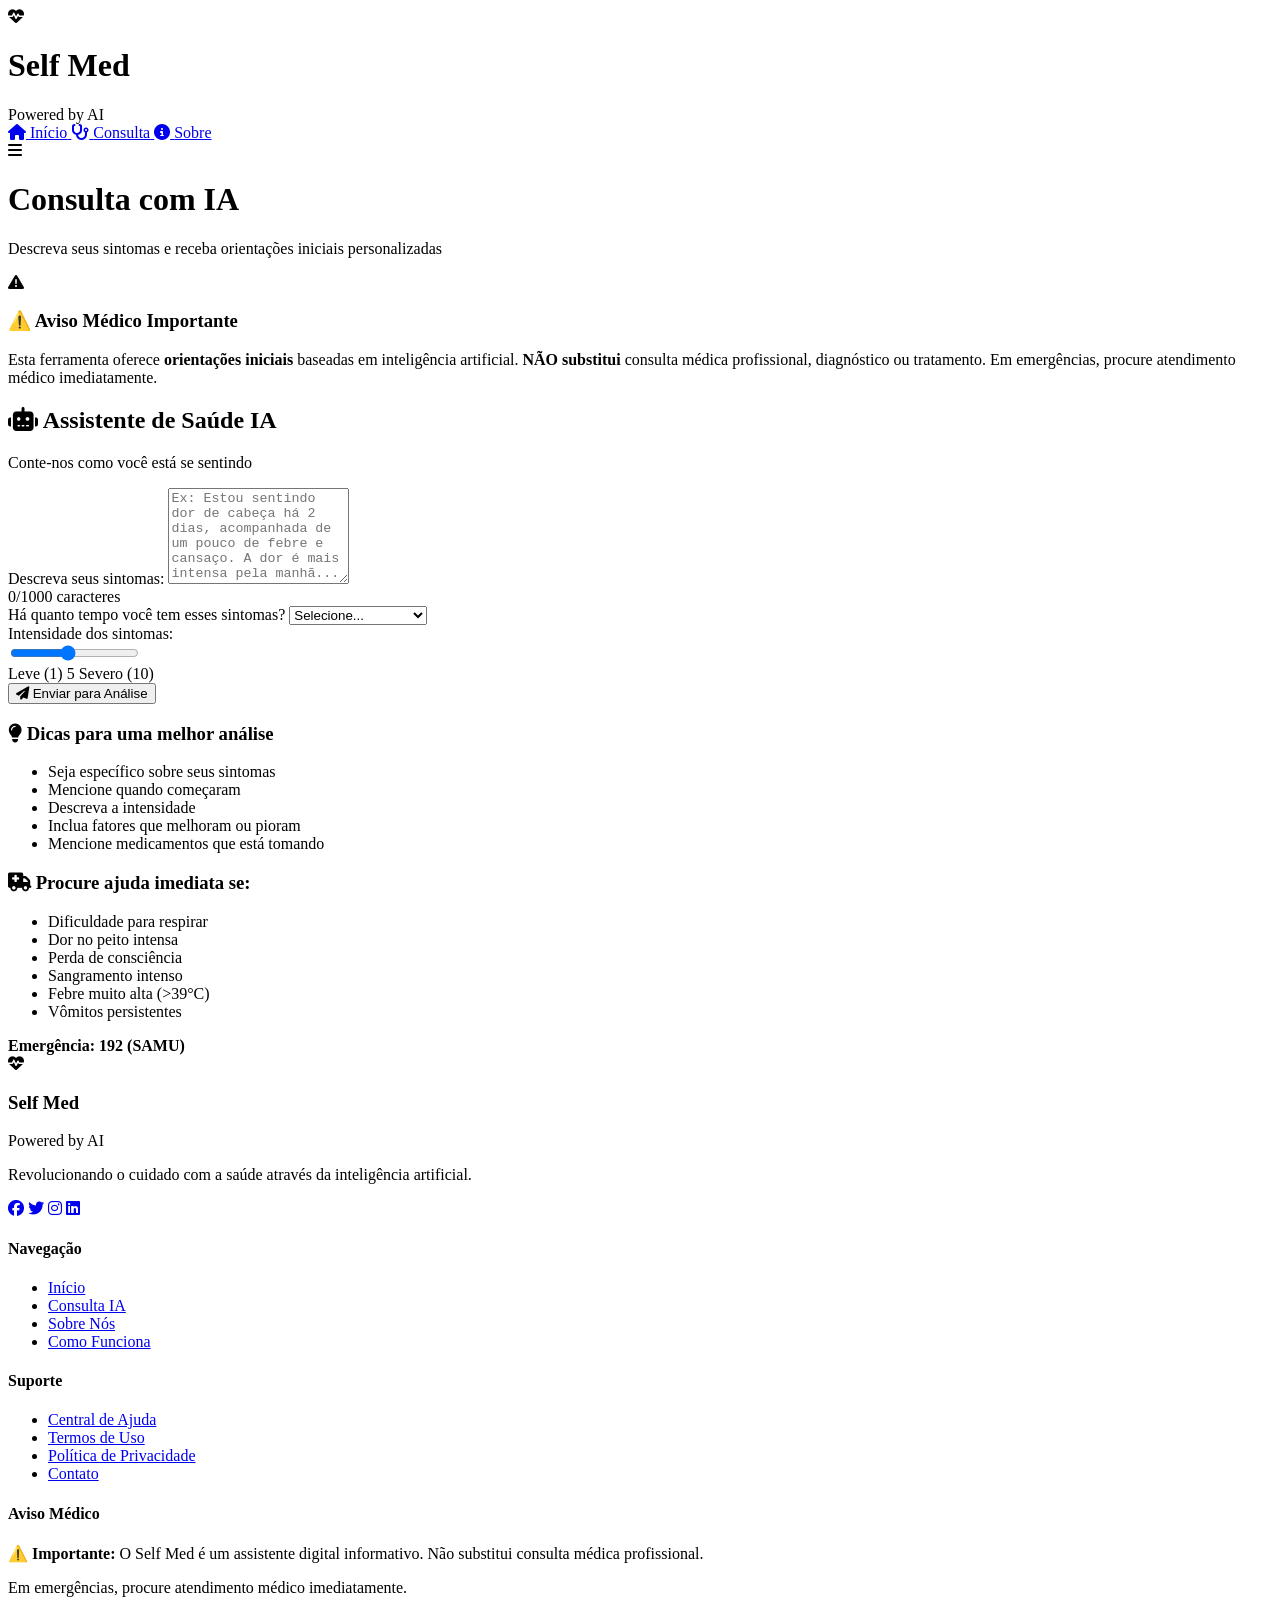
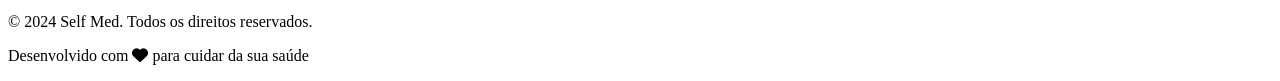
==== src/views/html/consulta.html @ 801c6dcf "Commit do Sistema de Cadastro Finalizado" ====
<!DOCTYPE html>
<html lang="pt-BR">
<head>
    <meta charset="UTF-8">
    <meta name="viewport" content="width=device-width, initial-scale=1.0">
    <title>Consulta IA - Self Med</title>
    <link rel="stylesheet" href="styles.css">
    <link href="https://fonts.googleapis.com/css2?family=Inter:wght@300;400;500;600;700;800&display=swap" rel="stylesheet">
    <link rel="stylesheet" href="https://cdnjs.cloudflare.com/ajax/libs/font-awesome/6.4.0/css/all.min.css">
</head>
<body>
    <!-- Header -->
    <header class="header">
        <div class="container">
            <div class="nav-brand">
                <div class="logo">
                    <i class="fas fa-heartbeat"></i>
                    <div class="brand-text">
                        <h1>Self Med</h1>
                        <span class="tagline">Powered by AI</span>
                    </div>
                </div>
            </div>
            <nav class="nav-menu">
                <a href="index.html" class="nav-link">
                    <i class="fas fa-home"></i>
                    <span>Início</span>
                </a>
                <a href="consulta.html" class="nav-link active">
                    <i class="fas fa-stethoscope"></i>
                    <span>Consulta</span>
                </a>
                <a href="index.html#about" class="nav-link">
                    <i class="fas fa-info-circle"></i>
                    <span>Sobre</span>
                </a>
            </nav>
            <div class="mobile-menu-toggle">
                <i class="fas fa-bars"></i>
            </div>
        </div>
    </header>

    <!-- Consultation Page -->
    <main class="consultation-page">
        <div class="container">
            <!-- Page Header -->
            <div class="page-header">
                <h1>Consulta com IA</h1>
                <p>Descreva seus sintomas e receba orientações iniciais personalizadas</p>
            </div>

            <!-- Important Warning -->
            <div class="warning-banner">
                <div class="warning-icon">
                    <i class="fas fa-exclamation-triangle"></i>
                </div>
                <div class="warning-content">
                    <h3>⚠️ Aviso Médico Importante</h3>
                    <p>Esta ferramenta oferece <strong>orientações iniciais</strong> baseadas em inteligência artificial. <strong>NÃO substitui</strong> consulta médica profissional, diagnóstico ou tratamento. Em emergências, procure atendimento médico imediatamente.</p>
                </div>
            </div>

            <!-- Consultation Form -->
            <div class="consultation-container">
                <div class="consultation-card">
                    <div class="card-header">
                        <h2><i class="fas fa-robot"></i> Assistente de Saúde IA</h2>
                        <p>Conte-nos como você está se sentindo</p>
                    </div>

                    <form id="consultation-form" class="consultation-form">
                        <div class="form-group">
                            <label for="symptoms">Descreva seus sintomas:</label>
                            <textarea 
                                id="symptoms" 
                                name="symptoms"
                                placeholder="Ex: Estou sentindo dor de cabeça há 2 dias, acompanhada de um pouco de febre e cansaço. A dor é mais intensa pela manhã..."
                                rows="6"
                                required
                            ></textarea>
                            <div class="char-counter">
                                <span id="char-count">0</span>/1000 caracteres
                            </div>
                        </div>

                        <div class="form-group">
                            <label for="duration">Há quanto tempo você tem esses sintomas?</label>
                            <select id="duration" name="duration" required>
                                <option value="">Selecione...</option>
                                <option value="menos-24h">Menos de 24 horas</option>
                                <option value="1-3-dias">1 a 3 dias</option>
                                <option value="4-7-dias">4 a 7 dias</option>
                                <option value="1-2-semanas">1 a 2 semanas</option>
                                <option value="mais-2-semanas">Mais de 2 semanas</option>
                            </select>
                        </div>

                        <div class="form-group">
                            <label for="intensity">Intensidade dos sintomas:</label>
                            <div class="intensity-scale">
                                <input type="range" id="intensity" name="intensity" min="1" max="10" value="5">
                                <div class="scale-labels">
                                    <span>Leve (1)</span>
                                    <span id="intensity-value">5</span>
                                    <span>Severo (10)</span>
                                </div>
                            </div>
                        </div>

                        <button type="submit" class="btn-submit" id="submit-btn">
                            <i class="fas fa-paper-plane"></i>
                            <span class="btn-text">Enviar para Análise</span>
                            <div class="loading-spinner" style="display: none;">
                                <i class="fas fa-spinner fa-spin"></i>
                            </div>
                        </button>
                    </form>

                    <!-- Results Area -->
                    <div id="results-section" class="results-section" style="display: none;">
                        <div class="results-header">
                            <h3><i class="fas fa-clipboard-list"></i> Análise Recebida</h3>
                        </div>
                        <div id="analysis-results" class="analysis-results">
                            <!-- Results will be populated here -->
                        </div>
                        <div class="results-actions">
                            <button type="button" class="btn-secondary" onclick="startNewConsultation()">
                                <i class="fas fa-redo"></i>
                                Nova Consulta
                            </button>
                        </div>
                    </div>
                </div>

                <!-- Side Information -->
                <div class="side-info">
                    <div class="info-card">
                        <h3><i class="fas fa-lightbulb"></i> Dicas para uma melhor análise</h3>
                        <ul>
                            <li>Seja específico sobre seus sintomas</li>
                            <li>Mencione quando começaram</li>
                            <li>Descreva a intensidade</li>
                            <li>Inclua fatores que melhoram ou pioram</li>
                            <li>Mencione medicamentos que está tomando</li>
                        </ul>
                    </div>

                    <div class="info-card emergency">
                        <h3><i class="fas fa-ambulance"></i> Procure ajuda imediata se:</h3>
                        <ul>
                            <li>Dificuldade para respirar</li>
                            <li>Dor no peito intensa</li>
                            <li>Perda de consciência</li>
                            <li>Sangramento intenso</li>
                            <li>Febre muito alta (>39°C)</li>
                            <li>Vômitos persistentes</li>
                        </ul>
                        <div class="emergency-number">
                            <strong>Emergência: 192 (SAMU)</strong>
                        </div>
                    </div>
                </div>
            </div>
        </div>
    </main>

    <!-- Footer -->
    <footer class="footer">
        <div class="container">
            <div class="footer-content">
                <div class="footer-section">
                    <div class="footer-brand">
                        <div class="logo">
                            <i class="fas fa-heartbeat"></i>
                            <div class="brand-text">
                                <h3>Self Med</h3>
                                <span>Powered by AI</span>
                            </div>
                        </div>
                        <p>Revolucionando o cuidado com a saúde através da inteligência artificial.</p>
                        <div class="social-links">
                            <a href="#"><i class="fab fa-facebook"></i></a>
                            <a href="#"><i class="fab fa-twitter"></i></a>
                            <a href="#"><i class="fab fa-instagram"></i></a>
                            <a href="#"><i class="fab fa-linkedin"></i></a>
                        </div>
                    </div>
                </div>
                
                <div class="footer-section">
                    <h4>Navegação</h4>
                    <ul class="footer-links">
                        <li><a href="index.html">Início</a></li>
                        <li><a href="consulta.html">Consulta IA</a></li>
                        <li><a href="index.html#about">Sobre Nós</a></li>
                        <li><a href="index.html#how-it-works">Como Funciona</a></li>
                    </ul>
                </div>
                
                <div class="footer-section">
                    <h4>Suporte</h4>
                    <ul class="footer-links">
                        <li><a href="#">Central de Ajuda</a></li>
                        <li><a href="#">Termos de Uso</a></li>
                        <li><a href="#">Política de Privacidade</a></li>
                        <li><a href="#">Contato</a></li>
                    </ul>
                </div>
                
                <div class="footer-section">
                    <h4>Aviso Médico</h4>
                    <div class="medical-disclaimer">
                        <p><strong>⚠️ Importante:</strong> O Self Med é um assistente digital informativo. Não substitui consulta médica profissional.</p>
                        <p>Em emergências, procure atendimento médico imediatamente.</p>
                    </div>
                </div>
            </div>
            
            <div class="footer-bottom">
                <div class="footer-bottom-content">
                    <p>&copy; 2024 Self Med. Todos os direitos reservados.</p>
                    <p>Desenvolvido com <i class="fas fa-heart"></i> para cuidar da sua saúde</p>
                </div>
            </div>
        </div>
    </footer>

    <script src="consulta.js"></script>
</body>
</html>
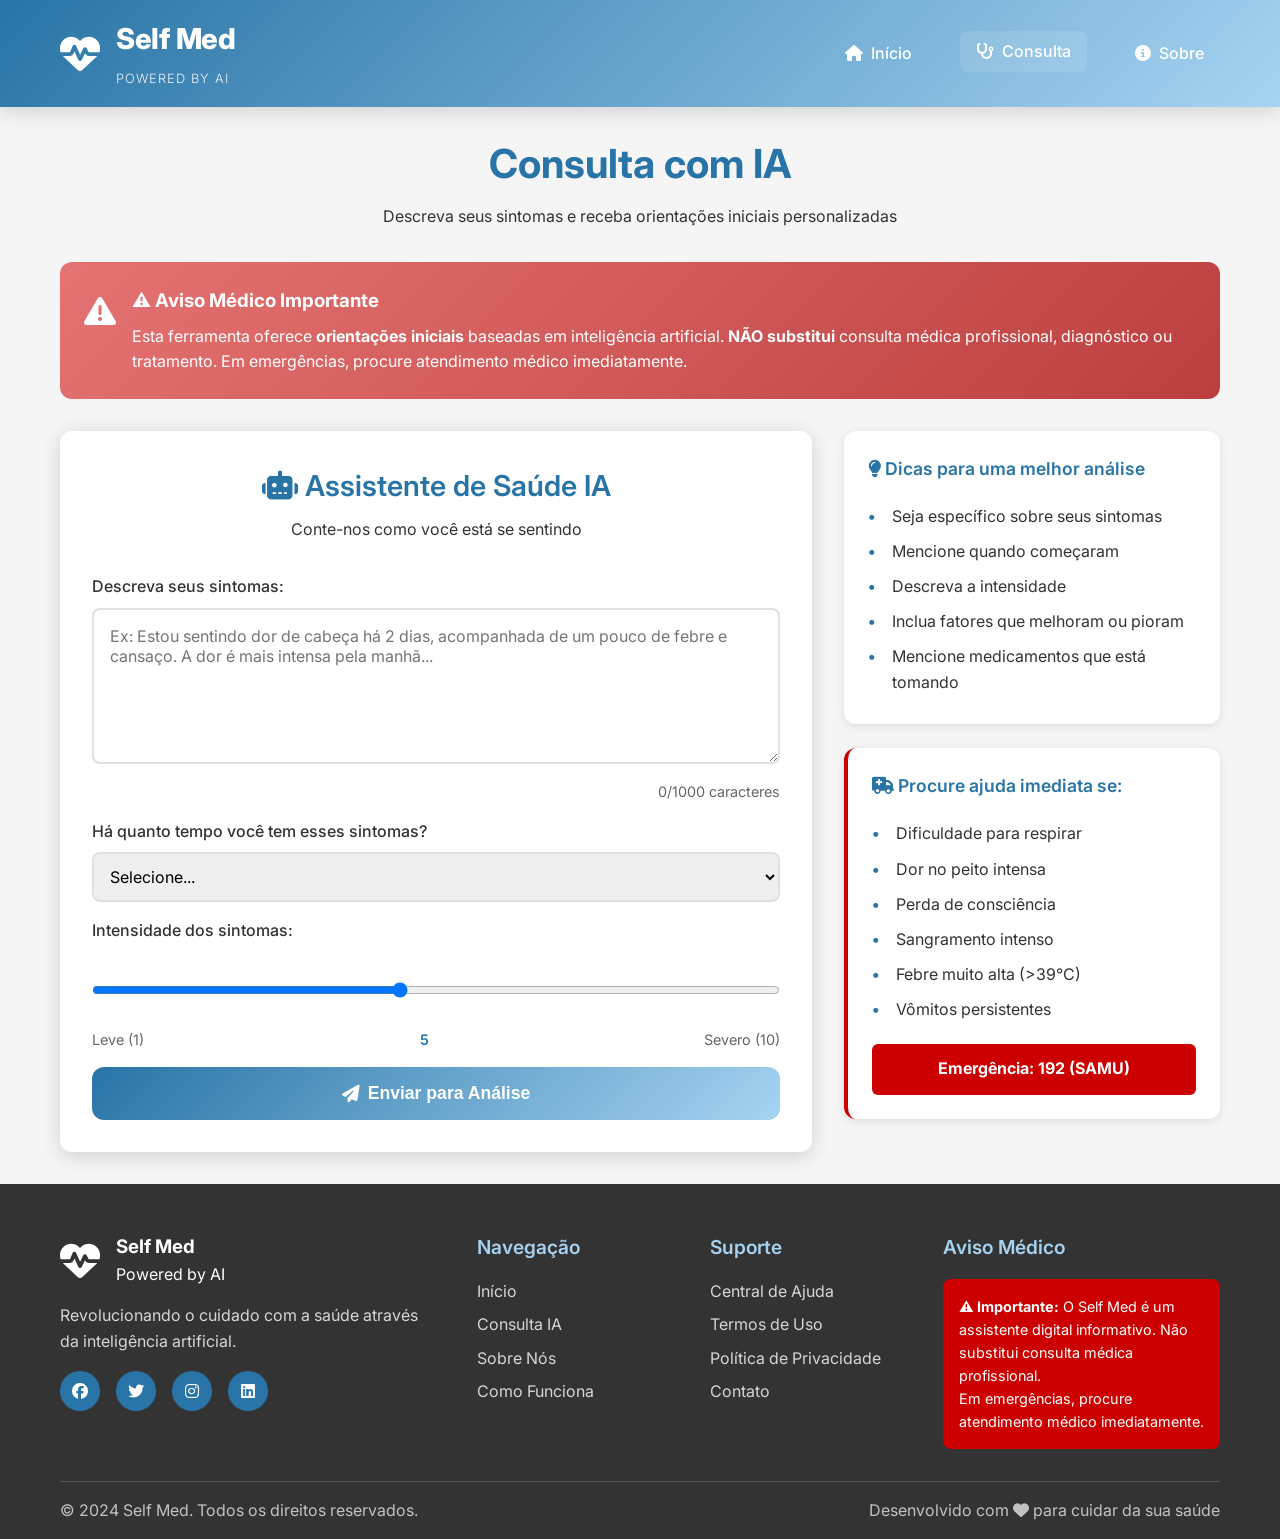
==== commit 1634b924: "Finalização do sistema de Login e Cadastro do projeto PI" ====
--- a/src/views/html/consulta.html
+++ b/src/views/html/consulta.html
@@ -4,7 +4,7 @@
     <meta charset="UTF-8">
     <meta name="viewport" content="width=device-width, initial-scale=1.0">
     <title>Consulta IA - Self Med</title>
-    <link rel="stylesheet" href="styles.css">
+    <link rel="stylesheet" href="../css/styles.css">
     <link href="https://fonts.googleapis.com/css2?family=Inter:wght@300;400;500;600;700;800&display=swap" rel="stylesheet">
     <link rel="stylesheet" href="https://cdnjs.cloudflare.com/ajax/libs/font-awesome/6.4.0/css/all.min.css">
 </head>
--- a/src/views/css/styles.css
+++ b/src/views/css/styles.css
@@ -0,0 +1,1883 @@
+
+* {
+    margin: 0;
+    padding: 0;
+    box-sizing: border-box;
+}
+
+:root {
+    --primary-color: #2874a6;
+    /* Cor do titulo do botão cadastrar */
+    --primary-light: #a6d3f2;
+    --primary-lighter: #d9eefe;
+    --accent-color: #e57373;
+    --accent-dark: #cc0000;
+    --text-dark: #333333;
+    --text-light: #666666;
+    --white: #ffffff;
+    --gray-light: #f5f5f5;
+    --gray-medium: #e0e0e0;
+    --gradient-primary: linear-gradient(135deg, #2874a6 0%, #a6d3f2 100%);
+    --gradient-accent: linear-gradient(135deg, #e57373 0%, #bc3f3f 100%);
+    --shadow-light: 0 2px 10px rgba(0, 0, 0, 0.1);
+    --shadow-medium: 0 4px 20px rgba(0, 0, 0, 0.15);
+    --shadow-heavy: 0 8px 30px rgba(0, 0, 0, 0.2);
+    --border-radius: 12px;
+    --transition: all 0.3s cubic-bezier(0.4, 0, 0.2, 1);
+}
+
+body {
+    font-family: "Inter", "Segoe UI", Arial, sans-serif;
+    line-height: 1.6;
+    color: var(--text-dark);
+    background-color: var(--white);
+    overflow-x: hidden;
+}
+
+.container {
+    max-width: 1200px;
+    margin: 0 auto;
+    padding: 0 20px;
+
+}
+
+
+.header {
+    background: var(--gradient-primary);
+    color: white;
+    padding: 1rem 0;
+    position: fixed;
+    top: 0;
+    width: 100%;
+    z-index: 1000;
+    box-shadow: var(--shadow-medium);
+    backdrop-filter: blur(10px);
+}
+
+.header .container {
+    display: flex;
+    justify-content: space-between;
+    align-items: center;
+}
+
+.logo {
+    display: flex;
+    align-items: center;
+    gap: 1rem;
+}
+
+.logo i {
+    font-size: 2.5rem;
+    color: white;
+    animation: pulse 2s infinite;
+}
+
+@keyframes pulse {
+
+    0%,
+    100% {
+        transform: scale(1);
+    }
+
+    50% {
+        transform: scale(1.05);
+    }
+}
+
+.brand-text h1 {
+    font-size: 1.8rem;
+    font-weight: 800;
+    margin-bottom: 0.2rem;
+    letter-spacing: -0.5px;
+}
+
+.tagline {
+    font-size: 0.8rem;
+    opacity: 0.9;
+    font-weight: 300;
+    text-transform: uppercase;
+    letter-spacing: 1px;
+}
+
+.nav-menu {
+    display: flex;
+    gap: 2rem;
+}
+
+.nav-link {
+    color: white;
+    text-decoration: none;
+    font-weight: 500;
+    transition: var(--transition);
+    display: flex;
+    align-items: center;
+    gap: 0.5rem;
+    padding: 0.5rem 1rem;
+    border-radius: 8px;
+    position: relative;
+}
+
+.nav-link:hover,
+.nav-link.active {
+    background: rgba(255, 255, 255, 0.1);
+    transform: translateY(-2px);
+}
+
+.mobile-menu-toggle {
+    display: none;
+    font-size: 1.5rem;
+    cursor: pointer;
+}
+
+.hero-banner {
+    height: 100vh;
+    position: relative;
+    display: flex;
+    align-items: center;
+    overflow: hidden;
+}
+
+.hero-background {
+    position: absolute;
+    top: 0;
+    left: 0;
+    width: 100%;
+    height: 100%;
+    z-index: -1;
+}
+
+.hero-overlay {
+    position: absolute;
+    top: 0;
+    left: 0;
+    width: 100%;
+    height: 100%;
+    background: linear-gradient(135deg, rgba(139, 197, 236, 0.478) 0%, rgba(166, 211, 242, 0.6) 100%);
+    z-index: 1;
+}
+
+.hero-image {
+    width: 100%;
+    height: 100%;
+    object-fit: cover;
+    transform: scale(1.1);
+    animation: parallax 20s ease-in-out infinite;
+}
+
+@keyframes parallax {
+
+    0%,
+    100% {
+        transform: scale(1.1) translateY(0);
+    }
+
+    50% {
+        transform: scale(1.15) translateY(-20px);
+    }
+}
+
+.hero-content {
+    position: relative;
+    z-index: 2;
+    width: 100%;
+    color: white;
+}
+
+.hero-text {
+    max-width: 600px;
+    margin-bottom: 3rem;
+}
+
+.hero-title {
+    font-size: 3.5rem;
+    font-weight: 800;
+    line-height: 1.2;
+    margin-bottom: 1.5rem;
+    text-shadow: 2px 2px 4px rgba(183, 182, 182, 0.2);
+}
+
+.gradient-text {
+    background: linear-gradient(45deg, #cf2222);
+    -webkit-background-clip: text;
+    -webkit-text-fill-color: transparent;
+    background-clip: text;
+}
+
+.hero-subtitle {
+    font-size: 1.3rem;
+    font-weight: 300;
+    line-height: 1.6;
+    margin-bottom: 2rem;
+    opacity: 0.95;
+}
+
+.hero-buttons {
+    display: flex;
+    gap: 1rem;
+    margin-bottom: 3rem;
+}
+
+.btn-primary,
+.btn-secondary {
+    display: inline-flex;
+    align-items: center;
+    gap: 0.5rem;
+    padding: 1rem 2rem;
+    border-radius: var(--border-radius);
+    font-weight: 600;
+    text-decoration: none;
+    transition: var(--transition);
+    font-size: 1.1rem;
+    border: none;
+    cursor: pointer;
+}
+
+.btn-primary {
+    background: var(--gradient-accent);
+    color: white;
+    box-shadow: var(--shadow-medium);
+}
+
+.btn-primary:hover {
+    transform: translateY(-3px);
+    box-shadow: var(--shadow-heavy);
+}
+
+.btn-secondary {
+    background: rgba(255, 255, 255, 0.1);
+    color: white;
+    border: 2px solid rgba(255, 255, 255, 0.3);
+    backdrop-filter: blur(10px);
+}
+
+.btn-secondary:hover {
+    background: rgba(255, 255, 255, 0.2);
+    transform: translateY(-2px);
+}
+
+.hero-stats {
+    display: flex;
+    gap: 3rem;
+}
+
+.stat-item {
+    text-align: center;
+}
+
+.stat-number {
+    font-size: 2.5rem;
+    font-weight: 800;
+    margin-bottom: 0.5rem;
+    color: white;
+}
+
+.stat-label {
+    font-size: 0.9rem;
+    opacity: 0.8;
+    text-transform: uppercase;
+    letter-spacing: 1px;
+}
+
+.scroll-indicator {
+    position: absolute;
+    bottom: 2rem;
+    left: 50%;
+    transform: translateX(-50%);
+    z-index: 2;
+}
+
+.scroll-arrow {
+    color: white;
+    font-size: 1.5rem;
+    animation: bounce 2s infinite;
+}
+
+@keyframes bounce {
+
+    0%,
+    20%,
+    50%,
+    80%,
+    100% {
+        transform: translateY(0);
+    }
+
+    40% {
+        transform: translateY(-10px);
+    }
+
+    60% {
+        transform: translateY(-5px);
+    }
+}
+
+/* Features Section */
+.features-section {
+    padding: 6rem 0;
+    background: var(--gray-light);
+}
+
+.section-header {
+    text-align: center;
+    margin-bottom: 4rem;
+}
+
+.section-header h2 {
+    font-size: 2.5rem;
+    font-weight: 700;
+    color: var(--primary-color);
+    margin-bottom: 1rem;
+}
+
+.section-header p {
+    font-size: 1.2rem;
+    color: var(--text-light);
+}
+
+.features-grid {
+    display: grid;
+    grid-template-columns: repeat(auto-fit, minmax(280px, 1fr));
+    gap: 2rem;
+}
+
+.feature-card {
+    background: white;
+    padding: 2.5rem;
+    border-radius: var(--border-radius);
+    box-shadow: var(--shadow-light);
+    text-align: center;
+    transition: var(--transition);
+    position: relative;
+    overflow: hidden;
+}
+
+.feature-card::before {
+    content: "";
+    position: absolute;
+    top: 0;
+    left: 0;
+    width: 100%;
+    height: 4px;
+    background: var(--gradient-primary);
+}
+
+.feature-card:hover {
+    transform: translateY(-10px);
+    box-shadow: var(--shadow-heavy);
+}
+
+.feature-icon {
+    width: 80px;
+    height: 80px;
+    margin: 0 auto 1.5rem;
+    background: var(--gradient-primary);
+    border-radius: 50%;
+    display: flex;
+    align-items: center;
+    justify-content: center;
+    font-size: 2rem;
+    color: white;
+}
+
+.feature-card h3 {
+    font-size: 1.3rem;
+    font-weight: 600;
+    color: var(--primary-color);
+    margin-bottom: 1rem;
+}
+
+/* How It Works Section */
+.how-it-works {
+    padding: 6rem 0;
+    background: white;
+}
+
+.steps-container {
+    display: flex;
+    align-items: center;
+    justify-content: center;
+    max-width: 800px;
+    margin: 0 auto;
+}
+
+.step-item {
+    text-align: center;
+    flex: 1;
+}
+
+.step-number {
+    width: 60px;
+    height: 60px;
+    background: var(--gradient-primary);
+    color: white;
+    border-radius: 50%;
+    display: flex;
+    align-items: center;
+    justify-content: center;
+    font-size: 1.5rem;
+    font-weight: 700;
+    margin: 0 auto 1rem;
+}
+
+.step-content h3 {
+    font-size: 1.2rem;
+    font-weight: 600;
+    color: var(--primary-color);
+    margin-bottom: 0.5rem;
+}
+
+.step-connector {
+    width: 100px;
+    height: 2px;
+    background: var(--primary-light);
+    margin: 0 1rem;
+}
+
+/* About Section */
+.about-section {
+    padding: 6rem 0;
+    background: var(--primary-lighter);
+}
+
+.about-content {
+    display: grid;
+    grid-template-columns: 1fr 1fr;
+    gap: 4rem;
+    align-items: center;
+}
+
+.about-text h2 {
+    font-size: 2.5rem;
+    font-weight: 700;
+    color: var(--primary-color);
+    margin-bottom: 1.5rem;
+}
+
+.about-intro {
+    font-size: 1.1rem;
+    color: var(--text-light);
+    margin-bottom: 2rem;
+}
+
+.about-grid {
+    display: flex;
+    flex-direction: column;
+    gap: 1.5rem;
+}
+
+.about-item {
+    display: flex;
+    gap: 1rem;
+    align-items: flex-start;
+}
+
+.about-icon {
+    width: 50px;
+    height: 50px;
+    background: var(--gradient-primary);
+    border-radius: 50%;
+    display: flex;
+    align-items: center;
+    justify-content: center;
+    color: white;
+    flex-shrink: 0;
+}
+
+.about-info h4 {
+    font-size: 1.1rem;
+    font-weight: 600;
+    color: var(--primary-color);
+    margin-bottom: 0.5rem;
+}
+
+.about-image {
+    position: relative;
+}
+
+.about-img {
+    width: 100%;
+    border-radius: var(--border-radius);
+    box-shadow: var(--shadow-medium);
+}
+
+/* CTA Section */
+.cta-section {
+    padding: 4rem 0;
+    background: var(--gradient-primary);
+    color: white;
+    text-align: center;
+}
+
+.cta-content h2 {
+    font-size: 2.5rem;
+    font-weight: 700;
+    margin-bottom: 1rem;
+}
+
+.cta-content p {
+    font-size: 1.2rem;
+    margin-bottom: 2rem;
+    opacity: 0.9;
+}
+
+.btn-cta {
+    display: inline-flex;
+    align-items: center;
+    gap: 0.5rem;
+    background: white;
+    color: var(--primary-color);
+    padding: 1rem 2rem;
+    border-radius: var(--border-radius);
+    text-decoration: none;
+    font-weight: 600;
+    font-size: 1.1rem;
+    transition: var(--transition);
+    box-shadow: var(--shadow-medium);
+}
+
+.btn-cta:hover {
+    transform: translateY(-3px);
+    box-shadow: var(--shadow-heavy);
+}
+
+/* Footer */
+.footer {
+    background: var(--text-dark);
+    color: white;
+    padding: 3rem 0 1rem;
+}
+
+.footer-content {
+    display: grid;
+    grid-template-columns: 2fr 1fr 1fr 1.5fr;
+    gap: 3rem;
+    margin-bottom: 2rem;
+}
+
+.footer-section h4 {
+    font-size: 1.2rem;
+    font-weight: 600;
+    margin-bottom: 1rem;
+    color: var(--primary-light);
+}
+
+.footer-brand p {
+    margin: 1rem 0;
+    opacity: 0.8;
+}
+
+.social-links {
+    display: flex;
+    gap: 1rem;
+    margin-top: 1rem;
+}
+
+.social-links a {
+    width: 40px;
+    height: 40px;
+    background: var(--primary-color);
+    color: white;
+    border-radius: 50%;
+    display: flex;
+    align-items: center;
+    justify-content: center;
+    text-decoration: none;
+    transition: var(--transition);
+}
+
+.social-links a:hover {
+    background: var(--primary-light);
+    transform: translateY(-2px);
+}
+
+.footer-links {
+    list-style: none;
+}
+
+.footer-links li {
+    margin-bottom: 0.5rem;
+}
+
+.footer-links a {
+    color: white;
+    text-decoration: none;
+    opacity: 0.8;
+    transition: var(--transition);
+}
+
+.footer-links a:hover {
+    opacity: 1;
+    color: var(--primary-light);
+}
+
+.medical-disclaimer {
+    background: var(--accent-dark);
+    padding: 1rem;
+    border-radius: 8px;
+    font-size: 0.9rem;
+}
+
+.footer-bottom {
+    border-top: 1px solid #555;
+    padding-top: 1rem;
+    text-align: center;
+}
+
+.footer-bottom-content {
+    display: flex;
+    justify-content: space-between;
+    align-items: center;
+    opacity: 0.7;
+}
+
+/* Consultation Page Styles */
+.consultation-page {
+    margin-top: 100px;
+    padding: 2rem 0;
+    min-height: calc(100vh - 100px);
+    background: var(--gray-light);
+}
+
+.page-header {
+    text-align: center;
+    margin-bottom: 2rem;
+}
+
+.page-header h1 {
+    font-size: 2.5rem;
+    font-weight: 700;
+    color: var(--primary-color);
+    margin-bottom: 0.5rem;
+}
+
+.warning-banner {
+    background: var(--gradient-accent);
+    color: white;
+    padding: 1.5rem;
+    border-radius: var(--border-radius);
+    margin-bottom: 2rem;
+    display: flex;
+    gap: 1rem;
+    align-items: flex-start;
+}
+
+.warning-icon {
+    font-size: 2rem;
+    flex-shrink: 0;
+}
+
+.warning-content h3 {
+    margin-bottom: 0.5rem;
+}
+
+.consultation-container {
+    display: grid;
+    grid-template-columns: 2fr 1fr;
+    gap: 2rem;
+}
+
+.consultation-card {
+    background: white;
+    padding: 2rem;
+    border-radius: var(--border-radius);
+    box-shadow: var(--shadow-medium);
+}
+
+.card-header {
+    text-align: center;
+    margin-bottom: 2rem;
+}
+
+.card-header h2 {
+    font-size: 1.8rem;
+    font-weight: 600;
+    color: var(--primary-color);
+    margin-bottom: 0.5rem;
+}
+
+.form-group {
+    margin-bottom: 1.5rem;
+}
+
+.form-group label {
+    display: block;
+    font-weight: 500;
+    color: var(--text-dark);
+    margin-bottom: 0.5rem;
+}
+
+.form-group textarea,
+.form-group select {
+    width: 100%;
+    padding: 1rem;
+    border: 2px solid var(--gray-medium);
+    border-radius: 8px;
+    font-family: inherit;
+    font-size: 1rem;
+    transition: var(--transition);
+}
+
+.form-group textarea:focus,
+.form-group select:focus {
+    outline: none;
+    border-color: var(--primary-color);
+    box-shadow: 0 0 0 3px rgba(40, 116, 166, 0.1);
+}
+
+.char-counter {
+    text-align: right;
+    font-size: 0.9rem;
+    color: var(--text-light);
+    margin-top: 0.5rem;
+}
+
+.intensity-scale {
+    position: relative;
+}
+
+.intensity-scale input[type="range"] {
+    width: 100%;
+    margin: 1rem 0;
+}
+
+.scale-labels {
+    display: flex;
+    justify-content: space-between;
+    font-size: 0.9rem;
+    color: var(--text-light);
+}
+
+#intensity-value {
+    font-weight: 600;
+    color: var(--primary-color);
+}
+
+.btn-submit {
+    width: 100%;
+    background: var(--gradient-primary);
+    color: white;
+    border: none;
+    padding: 1rem 2rem;
+    border-radius: var(--border-radius);
+    font-size: 1.1rem;
+    font-weight: 600;
+    cursor: pointer;
+    transition: var(--transition);
+    display: flex;
+    align-items: center;
+    justify-content: center;
+    gap: 0.5rem;
+}
+
+.btn-submit:hover {
+    transform: translateY(-2px);
+    box-shadow: var(--shadow-medium);
+}
+
+.btn-submit:disabled {
+    opacity: 0.7;
+    cursor: not-allowed;
+    transform: none;
+}
+
+.side-info {
+    display: flex;
+    flex-direction: column;
+    gap: 1.5rem;
+}
+
+.info-card {
+    background: white;
+    padding: 1.5rem;
+    border-radius: var(--border-radius);
+    box-shadow: var(--shadow-light);
+}
+
+.info-card.emergency {
+    border-left: 4px solid var(--accent-dark);
+}
+
+.info-card h3 {
+    font-size: 1.1rem;
+    font-weight: 600;
+    color: var(--primary-color);
+    margin-bottom: 1rem;
+}
+
+.info-card ul {
+    list-style: none;
+    padding: 0;
+}
+
+.info-card li {
+    padding: 0.3rem 0;
+    position: relative;
+    padding-left: 1.5rem;
+}
+
+.info-card li::before {
+    content: "•";
+    position: absolute;
+    left: 0;
+    color: var(--primary-color);
+    font-weight: bold;
+}
+
+.emergency-number {
+    background: var(--accent-dark);
+    color: white;
+    padding: 0.8rem;
+    border-radius: 6px;
+    text-align: center;
+    margin-top: 1rem;
+}
+
+.results-section {
+    margin-top: 2rem;
+    padding-top: 2rem;
+    border-top: 2px solid var(--gray-light);
+}
+
+.results-header h3 {
+    color: var(--primary-color);
+    margin-bottom: 1rem;
+}
+
+.analysis-results {
+    background: var(--gray-light);
+    padding: 1.5rem;
+    border-radius: 8px;
+    margin-bottom: 1rem;
+}
+
+.results-actions {
+    text-align: center;
+}
+
+/* Responsive Design */
+@media (max-width: 1024px) {
+    .consultation-container {
+        grid-template-columns: 1fr;
+    }
+
+    .about-content {
+        grid-template-columns: 1fr;
+        text-align: center;
+    }
+
+    .footer-content {
+        grid-template-columns: 1fr 1fr;
+        gap: 2rem;
+    }
+}
+
+@media (max-width: 768px) {
+    .nav-menu {
+        display: none;
+    }
+
+    .mobile-menu-toggle {
+        display: block;
+    }
+
+    .hero-title {
+        font-size: 2.5rem;
+    }
+
+    .hero-buttons {
+        flex-direction: column;
+        align-items: center;
+    }
+
+    .hero-stats {
+        justify-content: center;
+        gap: 2rem;
+    }
+
+    .steps-container {
+        flex-direction: column;
+        gap: 2rem;
+    }
+
+    .step-connector {
+        width: 2px;
+        height: 50px;
+        margin: 1rem 0;
+    }
+
+    .footer-content {
+        grid-template-columns: 1fr;
+        text-align: center;
+    }
+
+    .footer-bottom-content {
+        flex-direction: column;
+        gap: 0.5rem;
+    }
+}
+
+@media (max-width: 480px) {
+    .container {
+        padding: 0 15px;
+    }
+
+    .hero-title {
+        font-size: 2rem;
+    }
+
+    .consultation-card {
+        padding: 1rem;
+    }
+
+    .warning-banner {
+        flex-direction: column;
+        text-align: center;
+    }
+}
+
+/* Smooth Scrolling */
+html {
+    scroll-behavior: smooth;
+}
+
+/* Loading Animation */
+@keyframes fadeIn {
+    from {
+        opacity: 0;
+        transform: translateY(20px);
+    }
+
+    to {
+        opacity: 1;
+        transform: translateY(0);
+    }
+}
+
+.fade-in {
+    animation: fadeIn 0.6s ease-out;
+}
+
+/* Authentication Styles */
+.auth-section {
+    display: flex;
+    align-items: center;
+    gap: 1rem;
+}
+
+.auth-buttons {
+    display: flex;
+    gap: 1rem;
+}
+
+.btn-login,
+.btn-register {
+    display: flex;
+    align-items: center;
+    gap: 0.5rem;
+    padding: 0.5rem 1rem;
+    border: none;
+    border-radius: 8px;
+    font-weight: 500;
+    cursor: pointer;
+    transition: var(--transition);
+    text-decoration: none;
+    font-size: 0.9rem;
+}
+
+.btn-login {
+    background: rgba(255, 255, 255, 0.1);
+    color: white;
+    border: 1px solid rgba(255, 255, 255, 0.3);
+}
+
+.btn-login:hover {
+    background: rgba(255, 255, 255, 0.2);
+}
+
+.btn-register {
+    background: white;
+    color: var(--primary-color);
+}
+
+.btn-register:hover {
+    background: var(--gray-light);
+    transform: translateY(-1px);
+}
+
+/* User Profile Dropdown */
+.user-profile {
+    position: relative;
+}
+
+.profile-dropdown {
+    position: relative;
+}
+
+.profile-btn {
+    display: flex;
+    align-items: center;
+    gap: 0.5rem;
+    background: rgba(255, 255, 255, 0.1);
+    border: 1px solid rgba(255, 255, 255, 0.3);
+    color: white;
+    padding: 0.5rem 1rem;
+    border-radius: 8px;
+    cursor: pointer;
+    transition: var(--transition);
+}
+
+.profile-btn:hover {
+    background: rgba(255, 255, 255, 0.2);
+}
+
+.profile-avatar {
+    width: 32px;
+    height: 32px;
+    background: var(--primary-color);
+    border-radius: 50%;
+    display: flex;
+    align-items: center;
+    justify-content: center;
+    color: white;
+}
+
+.profile-menu {
+    position: absolute;
+    top: 100%;
+    right: 0;
+    background: white;
+    border-radius: 8px;
+    box-shadow: var(--shadow-heavy);
+    min-width: 200px;
+    opacity: 0;
+    visibility: hidden;
+    transform: translateY(-10px);
+    transition: var(--transition);
+    z-index: 1000;
+    margin-top: 0.5rem;
+}
+
+.profile-menu.active {
+    opacity: 1;
+    visibility: visible;
+    transform: translateY(0);
+}
+
+.profile-menu-item {
+    display: flex;
+    align-items: center;
+    gap: 0.5rem;
+    padding: 0.75rem 1rem;
+    color: var(--text-dark);
+    text-decoration: none;
+    transition: var(--transition);
+    border: none;
+    background: none;
+    width: 100%;
+    text-align: left;
+    cursor: pointer;
+}
+
+.profile-menu-item:hover,
+.profile-menu-item.active {
+    background: var(--gray-light);
+    color: var(--primary-color);
+}
+
+.profile-menu-divider {
+    height: 1px;
+    background: var(--gray-medium);
+    margin: 0.5rem 0;
+}
+
+.logout-btn {
+    color: var(--accent-dark) !important;
+}
+
+.logout-btn:hover {
+    background: #ffebee !important;
+}
+
+/* Modal Styles */
+.modal {
+    display: none;
+    position:fixed;
+    top: 0;
+    left: 0;
+    width: 100%;
+    height: 100%;
+    background: rgba(0, 0, 0, 0.5);
+    z-index: 2000;
+    align-items: center;
+    justify-content: center;
+    backdrop-filter: blur(40px);
+}
+
+.modal-content {
+    background: white;
+    border-radius: var(--border-radius);
+    box-shadow: var(--shadow-heavy);
+    max-width: 500px;
+    width: 90%;
+    max-height: 90vh;
+    overflow-y: auto;
+    position: relative;
+}
+
+.modal-content.large {
+    max-width: 800px;
+}
+
+.modal-header {
+    display: flex;
+    justify-content: space-between;
+    align-items: center;
+    padding: 1.5rem;
+    border-bottom: 1px solid var(--gray-medium);
+}
+
+.modal-header h2 {
+    color: var(--primary-color);
+    font-size: 1.5rem;
+    font-weight: 600;
+    display: flex;
+    align-items: center;
+    gap: 0.5rem;
+}
+
+.modal-close {
+    background: none;
+    border: none;
+    font-size: 1.5rem;
+    color: var(--text-light);
+    cursor: pointer;
+    transition: var(--transition);
+    padding: 0.5rem;
+    border-radius: 50%;
+}
+
+.modal-close:hover {
+    background: var(--gray-light);
+    color: var(--text-dark);
+}
+
+/* Auth Form Styles */
+.auth-form {
+    padding: 1.5rem;
+}
+
+.form-row {
+    display: grid;
+    grid-template-columns: 1fr 1fr;
+    gap: 1rem;
+}
+
+.form-group {
+    margin-bottom: 1rem;
+}
+
+.form-group label {
+    display: block;
+    font-weight: 500;
+    color: var(--text-dark);
+    margin-bottom: 0.5rem;
+}
+
+.form-group input,
+.form-group select {
+    width: 100%;
+    padding: 0.75rem;
+    border: 2px solid var(--gray-medium);
+    border-radius: 8px;
+    font-family: inherit;
+    font-size: 1rem;
+    transition: var(--transition);
+}
+
+.form-group input:focus,
+.form-group select:focus {
+    outline: none;
+    border-color: var(--primary-color);
+    box-shadow: 0 0 0 3px rgba(40, 116, 166, 0.1);
+}
+
+.password-input {
+    position: relative;
+}
+
+.password-toggle {
+    position: absolute;
+    right: 0.75rem;
+    top: 50%;
+    transform: translateY(-50%);
+    background: none;
+    border: none;
+    color: var(--text-light);
+    cursor: pointer;
+    transition: var(--transition);
+}
+
+.password-toggle:hover {
+    color: var(--primary-color);
+}
+
+.password-strength {
+    margin-top: 0.5rem;
+}
+
+.strength-bar {
+    height: 4px;
+    background: var(--gray-medium);
+    border-radius: 2px;
+    overflow: hidden;
+    margin-bottom: 0.5rem;
+}
+
+.strength-fill {
+    height: 100%;
+    transition: var(--transition);
+}
+
+.strength-text {
+    font-size: 0.9rem;
+    font-weight: 500;
+}
+
+.strength-feedback {
+    font-size: 0.8rem;
+    color: var(--text-light);
+    margin-top: 0.25rem;
+}
+
+.form-options {
+    display: flex;
+    justify-content: space-between;
+    align-items: center;
+    margin-bottom: 1.5rem;
+}
+
+.checkbox-label {
+    display: flex;
+    align-items: center;
+    gap: 0.5rem;
+    cursor: pointer;
+    font-size: 0.9rem;
+}
+
+.checkbox-label input[type="checkbox"] {
+    width: auto;
+    margin: 0;
+}
+
+.checkmark {
+    width: 18px;
+    height: 18px;
+    border: 2px solid var(--gray-medium);
+    border-radius: 4px;
+    position: relative;
+    transition: var(--transition);
+}
+
+.checkbox-label input[type="checkbox"]:checked+.checkmark {
+    background: var(--primary-color);
+    border-color: var(--primary-color);
+}
+
+.checkbox-label input[type="checkbox"]:checked+.checkmark::after {
+    content: "✓";
+    position: absolute;
+    top: 50%;
+    left: 50%;
+    transform: translate(-50%, -50%);
+    color: white;
+    font-size: 12px;
+    font-weight: bold;
+}
+
+.forgot-password {
+    color: var(--primary-color);
+    text-decoration: none;
+    font-size: 0.9rem;
+    transition: var(--transition);
+}
+
+.forgot-password:hover {
+    text-decoration: underline;
+}
+
+.btn-auth {
+    width: 100%;
+    background: var(--gradient-primary);
+    color: white;
+    border: none;
+    padding: 0.75rem 1.5rem;
+    border-radius: 8px;
+    font-size: 1rem;
+    font-weight: 600;
+    cursor: pointer;
+    transition: var(--transition);
+    display: flex;
+    align-items: center;
+    justify-content: center;
+    gap: 0.5rem;
+}
+
+.btn-auth:hover {
+    transform: translateY(-2px);
+    box-shadow: var(--shadow-medium);
+}
+
+.btn-auth:disabled {
+    opacity: 0.7;
+    cursor: not-allowed;
+    transform: none;
+}
+
+.auth-footer {
+    padding: 1rem 1.5rem;
+    text-align: center;
+    border-top: 1px solid var(--gray-medium);
+    background: var(--gray-light);
+}
+
+.auth-footer a {
+    color: var(--primary-color);
+    text-decoration: none;
+    font-weight: 500;
+}
+
+.auth-footer a:hover {
+    text-decoration: underline;
+}
+
+/* Profile Page Styles */
+.profile-page,
+.history-page {
+    margin-top: 100px;
+    padding: 2rem 0;
+    min-height: calc(100vh - 100px);
+    background: var(--gray-light);
+}
+
+.page-header {
+    text-align: center;
+    margin-bottom: 2rem;
+}
+
+.page-header h1 {
+    font-size: 2.5rem;
+    font-weight: 700;
+    color: var(--primary-color);
+    margin-bottom: 0.5rem;
+    display: flex;
+    align-items: center;
+    justify-content: center;
+    gap: 0.5rem;
+}
+
+.profile-container {
+    display: grid;
+    grid-template-columns: 300px 1fr;
+    gap: 2rem;
+}
+
+.profile-sidebar {
+    display: flex;
+    flex-direction: column;
+    gap: 1.5rem;
+}
+
+.profile-card {
+    background: white;
+    padding: 2rem;
+    border-radius: var(--border-radius);
+    box-shadow: var(--shadow-light);
+    text-align: center;
+}
+
+.profile-avatar-large {
+    width: 80px;
+    height: 80px;
+    background: var(--gradient-primary);
+    border-radius: 50%;
+    display: flex;
+    align-items: center;
+    justify-content: center;
+    font-size: 2rem;
+    color: white;
+    margin: 0 auto 1rem;
+}
+
+.profile-card h3 {
+    color: var(--primary-color);
+    margin-bottom: 0.5rem;
+}
+
+.profile-card p {
+    color: var(--text-light);
+    margin-bottom: 1.5rem;
+}
+
+.profile-stats {
+    display: flex;
+    justify-content: space-around;
+}
+
+.stat {
+    text-align: center;
+}
+
+.stat-number {
+    font-size: 1.5rem;
+    font-weight: 700;
+    color: var(--primary-color);
+    display: block;
+}
+
+.stat-label {
+    font-size: 0.8rem;
+    color: var(--text-light);
+    text-transform: uppercase;
+    letter-spacing: 1px;
+}
+
+.profile-nav {
+    background: white;
+    border-radius: var(--border-radius);
+    box-shadow: var(--shadow-light);
+    overflow: hidden;
+}
+
+.profile-nav-item {
+    display: flex;
+    align-items: center;
+    gap: 0.75rem;
+    padding: 1rem 1.5rem;
+    color: var(--text-dark);
+    text-decoration: none;
+    transition: var(--transition);
+    border-bottom: 1px solid var(--gray-light);
+}
+
+.profile-nav-item:last-child {
+    border-bottom: none;
+}
+
+.profile-nav-item:hover,
+.profile-nav-item.active {
+    background: var(--primary-lighter);
+    color: var(--primary-color);
+}
+
+.profile-content {
+    background: white;
+    border-radius: var(--border-radius);
+    box-shadow: var(--shadow-light);
+    overflow: hidden;
+}
+
+.tab-content {
+    display: none;
+    padding: 2rem;
+}
+
+.tab-content.active {
+    display: block;
+}
+
+.content-header {
+    display: flex;
+    justify-content: space-between;
+    align-items: center;
+    margin-bottom: 2rem;
+    padding-bottom: 1rem;
+    border-bottom: 1px solid var(--gray-light);
+}
+
+.content-header h2 {
+    color: var(--primary-color);
+    font-size: 1.8rem;
+    font-weight: 600;
+}
+
+.btn-edit {
+    background: var(--primary-color);
+    color: white;
+    border: none;
+    padding: 0.5rem 1rem;
+    border-radius: 6px;
+    cursor: pointer;
+    transition: var(--transition);
+    display: flex;
+    align-items: center;
+    gap: 0.5rem;
+}
+
+.btn-edit:hover {
+    background: var(--primary-light);
+    transform: translateY(-1px);
+}
+
+.profile-form {
+    max-width: 600px;
+}
+
+.form-actions {
+    display: flex;
+    gap: 1rem;
+    justify-content: flex-end;
+    margin-top: 2rem;
+    padding-top: 1rem;
+    border-top: 1px solid var(--gray-light);
+}
+
+.btn-cancel {
+    background: var(--gray-medium);
+    color: var(--text-dark);
+    border: none;
+    padding: 0.75rem 1.5rem;
+    border-radius: 6px;
+    cursor: pointer;
+    transition: var(--transition);
+}
+
+.btn-cancel:hover {
+    background: var(--text-light);
+    color: white;
+}
+
+.btn-save {
+    background: var(--gradient-primary);
+    color: white;
+    border: none;
+    padding: 0.75rem 1.5rem;
+    border-radius: 6px;
+    cursor: pointer;
+    transition: var(--transition);
+    display: flex;
+    align-items: center;
+    gap: 0.5rem;
+}
+
+.btn-save:hover {
+    transform: translateY(-2px);
+    box-shadow: var(--shadow-medium);
+}
+
+.security-section {
+    max-width: 500px;
+}
+
+.security-section h3 {
+    color: var(--primary-color);
+    margin-bottom: 1.5rem;
+    font-size: 1.3rem;
+}
+
+.preference-section {
+    margin-bottom: 2rem;
+}
+
+.preference-section h3 {
+    color: var(--primary-color);
+    margin-bottom: 1rem;
+    font-size: 1.2rem;
+}
+
+.preference-item {
+    margin-bottom: 1rem;
+}
+
+.switch-label {
+    display: flex;
+    align-items: center;
+    gap: 1rem;
+    cursor: pointer;
+}
+
+.switch {
+    position: relative;
+    width: 50px;
+    height: 24px;
+    background: var(--gray-medium);
+    border-radius: 12px;
+    transition: var(--transition);
+}
+
+.switch::before {
+    content: "";
+    position: absolute;
+    top: 2px;
+    left: 2px;
+    width: 20px;
+    height: 20px;
+    background: white;
+    border-radius: 50%;
+    transition: var(--transition);
+}
+
+.switch-label input[type="checkbox"]:checked+.switch {
+    background: var(--primary-color);
+}
+
+.switch-label input[type="checkbox"]:checked+.switch::before {
+    transform: translateX(26px);
+}
+
+/* History Page Styles */
+.history-filters {
+    display: flex;
+    gap: 2rem;
+    margin-bottom: 2rem;
+    background: white;
+    padding: 1.5rem;
+    border-radius: var(--border-radius);
+    box-shadow: var(--shadow-light);
+}
+
+.filter-group {
+    display: flex;
+    flex-direction: column;
+    gap: 0.5rem;
+}
+
+.filter-group label {
+    font-weight: 500;
+    color: var(--text-dark);
+}
+
+.filter-group select,
+.filter-group input {
+    padding: 0.5rem;
+    border: 2px solid var(--gray-medium);
+    border-radius: 6px;
+    font-family: inherit;
+}
+
+.history-stats {
+    display: grid;
+    grid-template-columns: repeat(auto-fit, minmax(200px, 1fr));
+    gap: 1.5rem;
+    margin-bottom: 2rem;
+}
+
+.stat-card {
+    background: white;
+    padding: 1.5rem;
+    border-radius: var(--border-radius);
+    box-shadow: var(--shadow-light);
+    display: flex;
+    align-items: center;
+    gap: 1rem;
+}
+
+.stat-icon {
+    width: 50px;
+    height: 50px;
+    background: var(--gradient-primary);
+    border-radius: 50%;
+    display: flex;
+    align-items: center;
+    justify-content: center;
+    color: white;
+    font-size: 1.5rem;
+}
+
+.stat-info h3 {
+    font-size: 1.8rem;
+    font-weight: 700;
+    color: var(--primary-color);
+    margin-bottom: 0.25rem;
+}
+
+.stat-info p {
+    color: var(--text-light);
+    font-size: 0.9rem;
+}
+
+.consultations-container {
+    background: white;
+    border-radius: var(--border-radius);
+    box-shadow: var(--shadow-light);
+    overflow: hidden;
+}
+
+.consultations-header {
+    display: flex;
+    justify-content: space-between;
+    align-items: center;
+    padding: 1.5rem;
+    border-bottom: 1px solid var(--gray-light);
+}
+
+.consultations-header h2 {
+    color: var(--primary-color);
+    font-size: 1.5rem;
+    font-weight: 600;
+}
+
+.btn-new-consultation {
+    background: var(--gradient-primary);
+    color: white;
+    text-decoration: none;
+    padding: 0.75rem 1.5rem;
+    border-radius: 6px;
+    display: flex;
+    align-items: center;
+    gap: 0.5rem;
+    transition: var(--transition);
+}
+
+.btn-new-consultation:hover {
+    transform: translateY(-2px);
+    box-shadow: var(--shadow-medium);
+}
+
+.consultations-list {
+    padding: 1.5rem;
+}
+
+.loading-state,
+.empty-state {
+    text-align: center;
+    padding: 3rem;
+    color: var(--text-light);
+}
+
+.loading-state i {
+    font-size: 2rem;
+    margin-bottom: 1rem;
+    color: var(--primary-color);
+}
+
+.empty-state i {
+    font-size: 3rem;
+    margin-bottom: 1rem;
+    color: var(--text-light);
+}
+
+.empty-state h3 {
+    color: var(--text-dark);
+    margin-bottom: 0.5rem;
+}
+
+/* Notifications */
+.notification {
+    position: fixed;
+    top: 120px;
+    right: 20px;
+    background: white;
+    border-radius: 8px;
+    box-shadow: var(--shadow-heavy);
+    padding: 1rem;
+    display: flex;
+    align-items: center;
+    gap: 1rem;
+    z-index: 3000;
+    min-width: 300px;
+    animation: slideIn 0.3s ease-out;
+}
+
+@keyframes slideIn {
+    from {
+        transform: translateX(100%);
+        opacity: 0;
+    }
+
+    to {
+        transform: translateX(0);
+        opacity: 1;
+    }
+}
+
+.notification.success {
+    border-left: 4px solid #00cc44;
+}
+
+.notification.error {
+    border-left: 4px solid var(--accent-dark);
+}
+
+.notification.info {
+    border-left: 4px solid var(--primary-color);
+}
+
+.notification-content {
+    display: flex;
+    align-items: center;
+    gap: 0.5rem;
+    flex: 1;
+}
+
+.notification-close {
+    background: none;
+    border: none;
+    color: var(--text-light);
+    cursor: pointer;
+    padding: 0.25rem;
+    border-radius: 4px;
+    transition: var(--transition);
+}
+
+.notification-close:hover {
+    background: var(--gray-light);
+    color: var(--text-dark);
+}
+
+/* Responsive Design for New Pages */
+@media (max-width: 1024px) {
+    .profile-container {
+        grid-template-columns: 1fr;
+    }
+
+    .profile-sidebar {
+        order: 2;
+    }
+
+    .profile-content {
+        order: 1;
+    }
+}
+
+@media (max-width: 768px) {
+    .auth-buttons {
+        flex-direction: column;
+        gap: 0.5rem;
+    }
+
+    .form-row {
+        grid-template-columns: 1fr;
+    }
+
+    .history-filters {
+        flex-direction: column;
+        gap: 1rem;
+    }
+
+    .consultations-header {
+        flex-direction: column;
+        gap: 1rem;
+        align-items: stretch;
+    }
+
+    .notification {
+        right: 10px;
+        left: 10px;
+        min-width: auto;
+    }
+}
+
+@media (max-width: 480px) {
+    .modal-content {
+        width: 95%;
+        margin: 1rem;
+    }
+
+    .profile-card {
+        padding: 1rem;
+    }
+
+    .tab-content {
+        padding: 1rem;
+    }
+}
